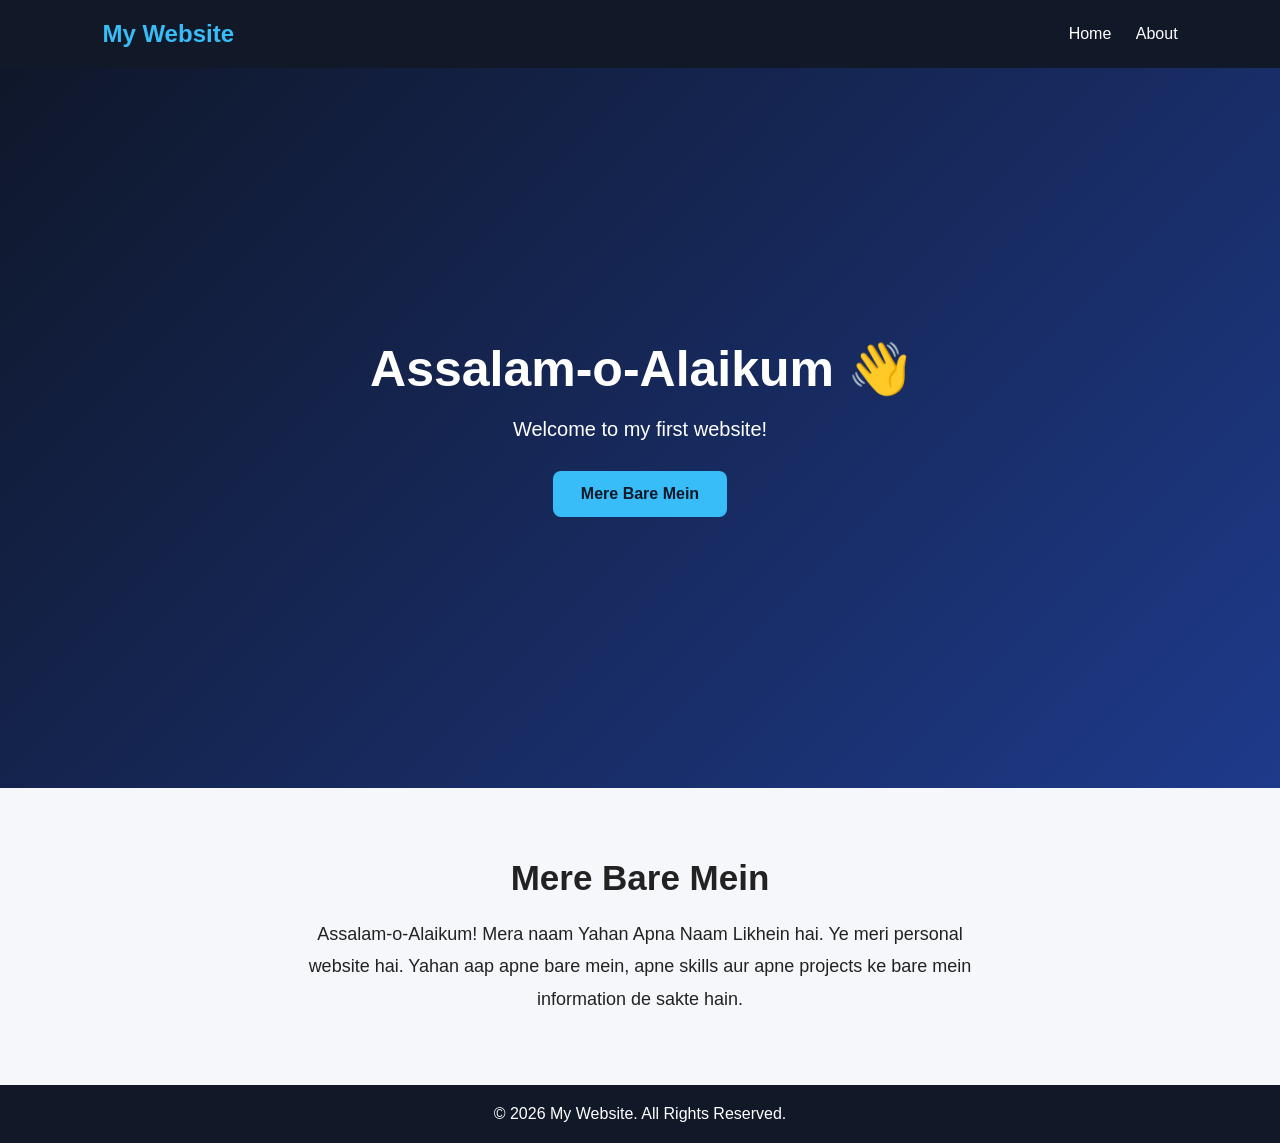
==== index.html @ 20ffaf38 "Initial commit: Add personal portfolio website" ====
<!DOCTYPE html>
<html lang="ur">
<head>
    <meta charset="UTF-8">
    <meta name="viewport" content="width=device-width, initial-scale=1.0">

    <title>Meri Website</title>

    <style>
        * {
            margin: 0;
            padding: 0;
            box-sizing: border-box;
            font-family: Arial, sans-serif;
        }

        body {
            background: #f5f7fa;
            color: #222;
        }

        header {
            background: #111827;
            color: white;
            padding: 20px 8%;
            display: flex;
            justify-content: space-between;
            align-items: center;
        }

        header h2 {
            color: #38bdf8;
        }

        nav a {
            color: white;
            text-decoration: none;
            margin-left: 20px;
        }

        nav a:hover {
            color: #38bdf8;
        }

        .hero {
            min-height: 80vh;
            display: flex;
            flex-direction: column;
            justify-content: center;
            align-items: center;
            text-align: center;
            padding: 30px;
            background: linear-gradient(135deg, #0f172a, #1e3a8a);
            color: white;
        }

        .hero h1 {
            font-size: 50px;
            margin-bottom: 20px;
        }

        .hero p {
            font-size: 20px;
            margin-bottom: 30px;
        }

        .button {
            background: #38bdf8;
            color: #111827;
            padding: 14px 28px;
            border-radius: 8px;
            text-decoration: none;
            font-weight: bold;
        }

        .button:hover {
            background: white;
        }

        .about {
            padding: 70px 10%;
            text-align: center;
        }

        .about h2 {
            font-size: 35px;
            margin-bottom: 20px;
        }

        .about p {
            max-width: 700px;
            margin: auto;
            line-height: 1.8;
            font-size: 18px;
        }

        footer {
            background: #111827;
            color: white;
            text-align: center;
            padding: 20px;
        }

        @media (max-width: 600px) {
            header {
                flex-direction: column;
                gap: 15px;
            }

            .hero h1 {
                font-size: 35px;
            }

            nav a {
                margin: 5px;
            }
        }
    </style>
</head>

<body>

    <header>
        <h2>My Website</h2>

        <nav>
            <a href="#home">Home</a>
            <a href="#about">About</a>
        </nav>
    </header>

    <section class="hero" id="home">
        <h1>Assalam-o-Alaikum 👋</h1>

        <p>
            Welcome to my first website!
        </p>

        <a href="#about" class="button">
            Mere Bare Mein
        </a>
    </section>

    <section class="about" id="about">
        <h2>Mere Bare Mein</h2>

        <p>
            Assalam-o-Alaikum! Mera naam Yahan Apna Naam Likhein hai.
            Ye meri personal website hai. Yahan aap apne bare mein,
            apne skills aur apne projects ke bare mein information de sakte hain.
        </p>
    </section>

    <footer>
        <p>© 2026 My Website. All Rights Reserved.</p>
    </footer>

</body>
</html>
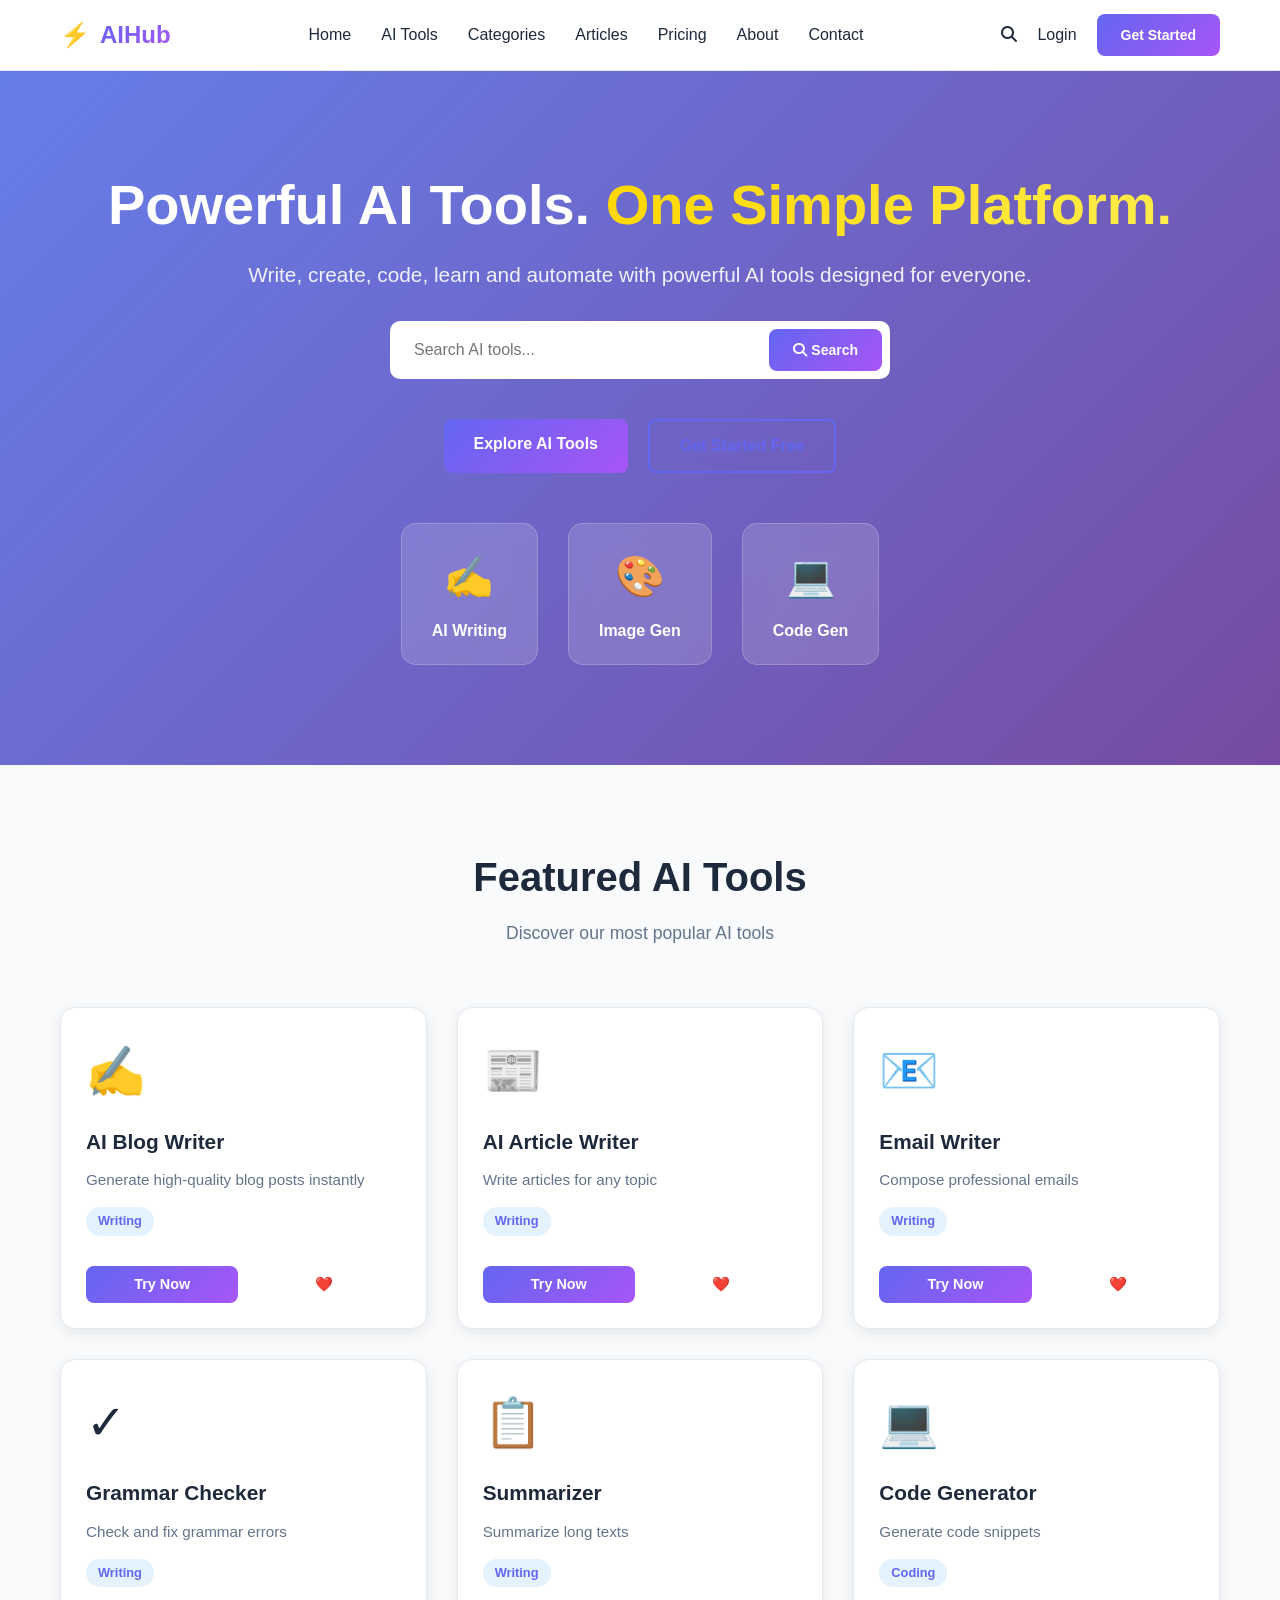
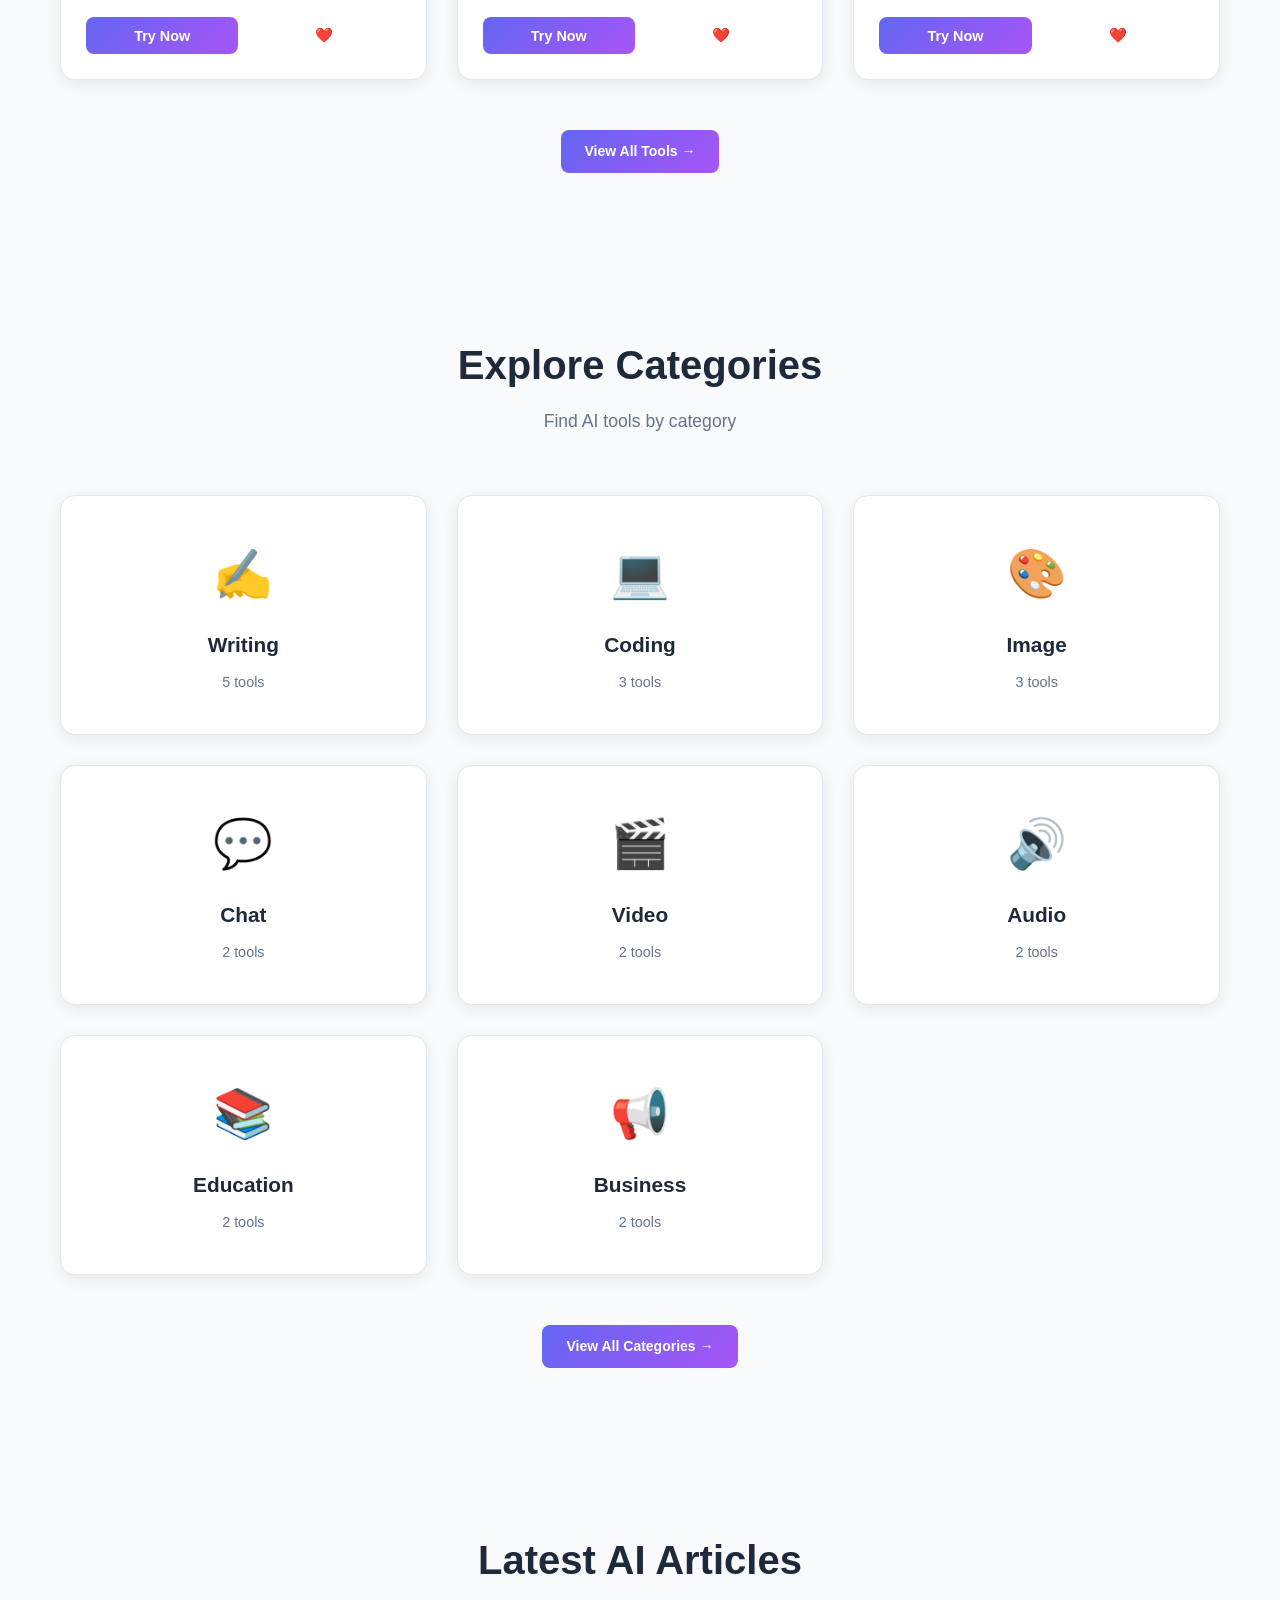
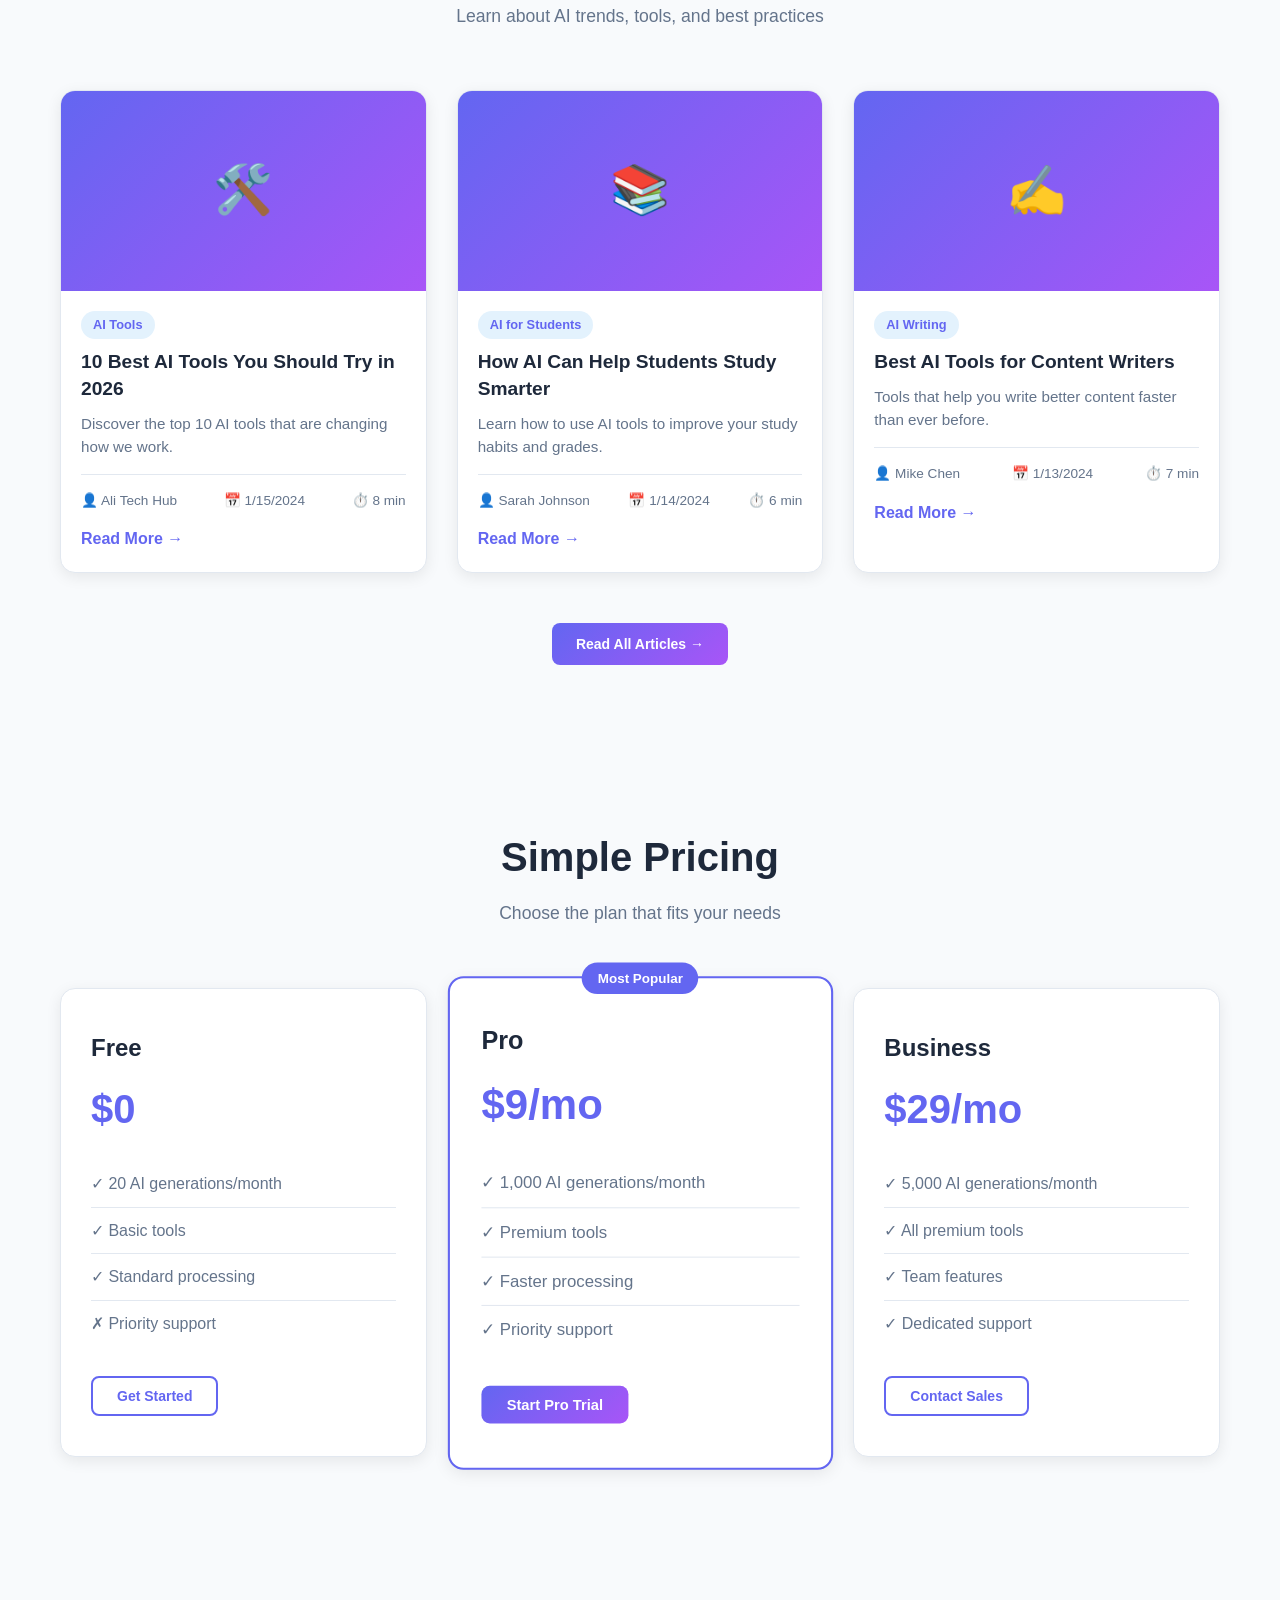
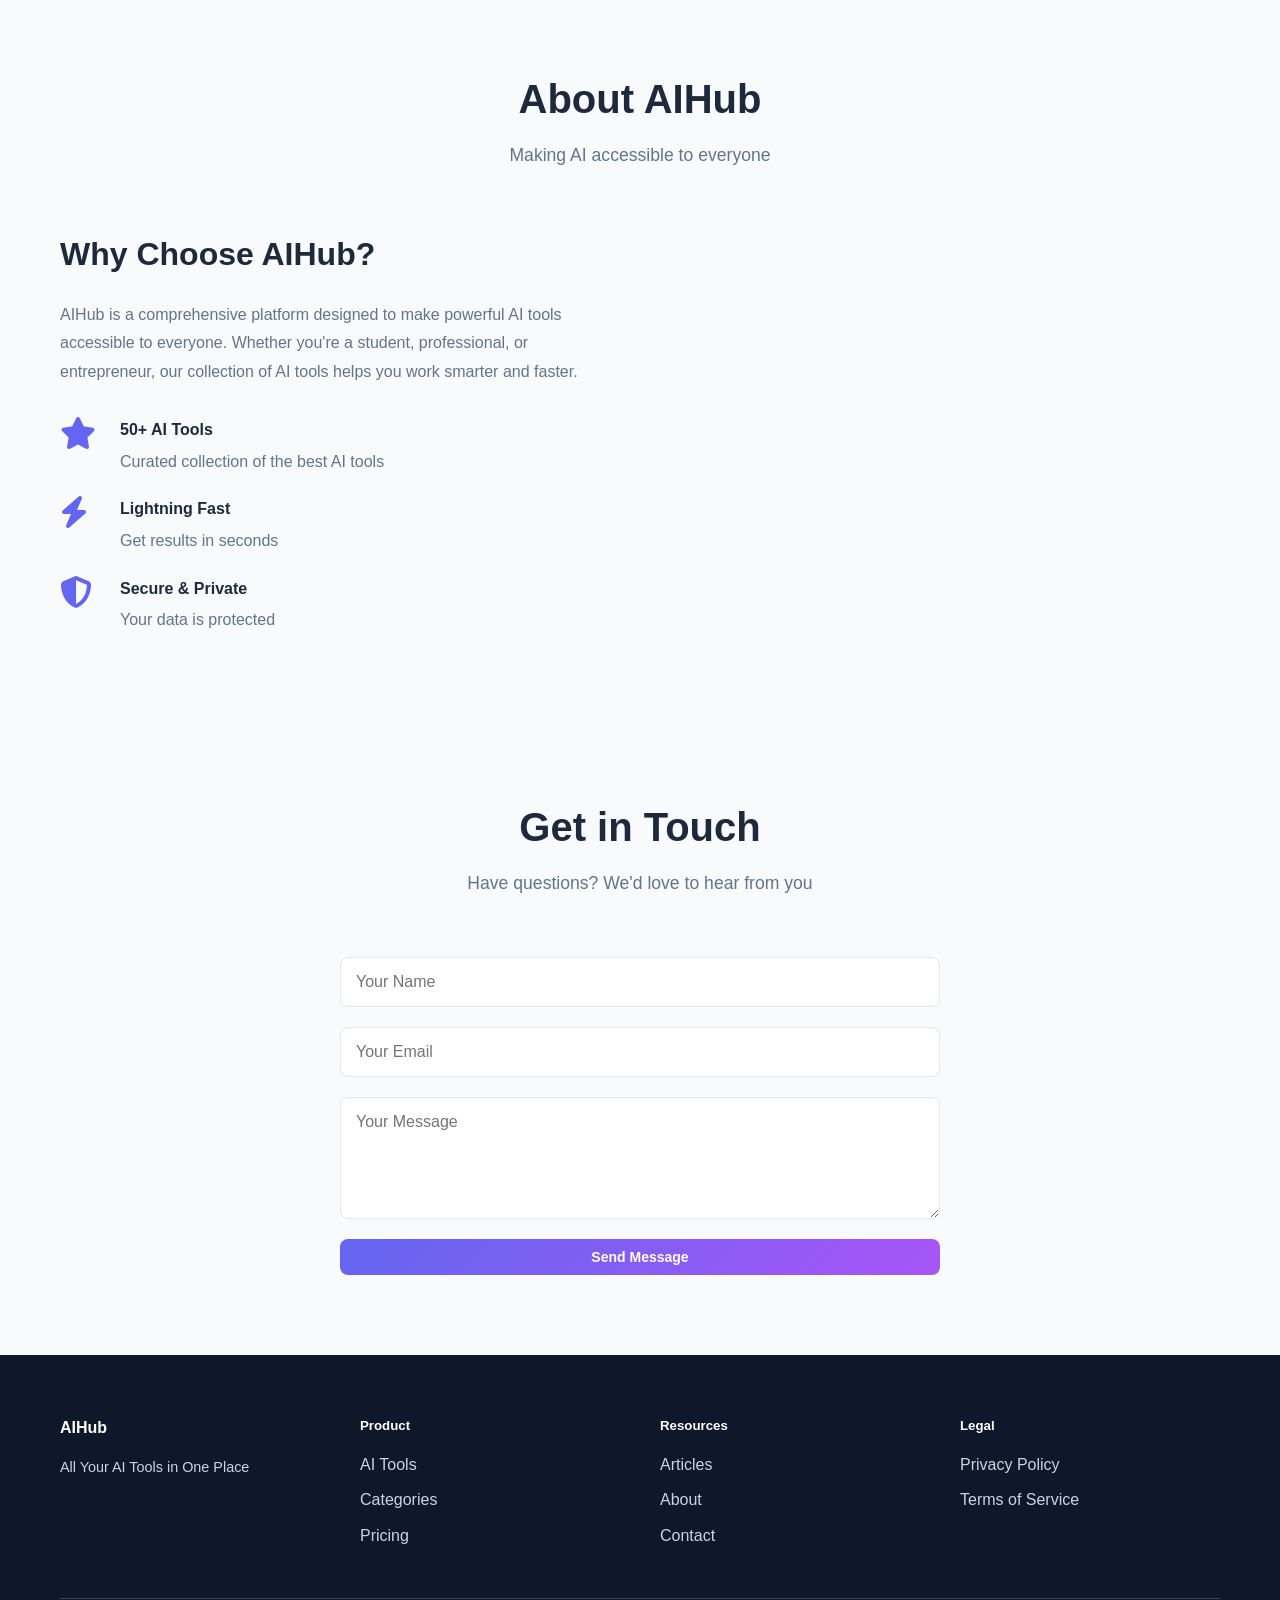
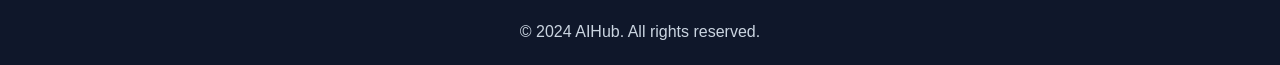
==== commit dbd99d1c: "Phase 1: Core website structure with homepage, tools, categories, and articles" ====
--- a/index.html
+++ b/index.html
@@ -1,159 +1,276 @@
 <!DOCTYPE html>
-<html lang="ur">
+<html lang="en">
 <head>
     <meta charset="UTF-8">
     <meta name="viewport" content="width=device-width, initial-scale=1.0">
-
-    <title>Meri Website</title>
-
-    <style>
-        * {
-            margin: 0;
-            padding: 0;
-            box-sizing: border-box;
-            font-family: Arial, sans-serif;
-        }
-
-        body {
-            background: #f5f7fa;
-            color: #222;
-        }
-
-        header {
-            background: #111827;
-            color: white;
-            padding: 20px 8%;
-            display: flex;
-            justify-content: space-between;
-            align-items: center;
-        }
-
-        header h2 {
-            color: #38bdf8;
-        }
-
-        nav a {
-            color: white;
-            text-decoration: none;
-            margin-left: 20px;
-        }
-
-        nav a:hover {
-            color: #38bdf8;
-        }
-
-        .hero {
-            min-height: 80vh;
-            display: flex;
-            flex-direction: column;
-            justify-content: center;
-            align-items: center;
-            text-align: center;
-            padding: 30px;
-            background: linear-gradient(135deg, #0f172a, #1e3a8a);
-            color: white;
-        }
-
-        .hero h1 {
-            font-size: 50px;
-            margin-bottom: 20px;
-        }
-
-        .hero p {
-            font-size: 20px;
-            margin-bottom: 30px;
-        }
-
-        .button {
-            background: #38bdf8;
-            color: #111827;
-            padding: 14px 28px;
-            border-radius: 8px;
-            text-decoration: none;
-            font-weight: bold;
-        }
-
-        .button:hover {
-            background: white;
-        }
-
-        .about {
-            padding: 70px 10%;
-            text-align: center;
-        }
-
-        .about h2 {
-            font-size: 35px;
-            margin-bottom: 20px;
-        }
-
-        .about p {
-            max-width: 700px;
-            margin: auto;
-            line-height: 1.8;
-            font-size: 18px;
-        }
-
-        footer {
-            background: #111827;
-            color: white;
-            text-align: center;
-            padding: 20px;
-        }
-
-        @media (max-width: 600px) {
-            header {
-                flex-direction: column;
-                gap: 15px;
-            }
-
-            .hero h1 {
-                font-size: 35px;
-            }
-
-            nav a {
-                margin: 5px;
-            }
-        }
-    </style>
+    <title>AIHub - All Your AI Tools in One Place</title>
+    <meta name="description" content="Discover powerful AI tools for writing, coding, image generation, and productivity.">
+    <link rel="stylesheet" href="https://cdnjs.cloudflare.com/ajax/libs/font-awesome/6.4.0/css/all.min.css">
+    <link rel="stylesheet" href="css/style.css">
+    <link rel="stylesheet" href="css/responsive.css">
 </head>
-
 <body>
-
-    <header>
-        <h2>My Website</h2>
-
-        <nav>
-            <a href="#home">Home</a>
-            <a href="#about">About</a>
-        </nav>
-    </header>
-
+    <!-- Navigation -->
+    <nav class="navbar sticky" id="navbar">
+        <div class="container">
+            <div class="navbar-content">
+                <div class="navbar-brand">
+                    <a href="#home">
+                        <span class="logo-icon">⚡</span>
+                        <span class="logo-text">AIHub</span>
+                    </a>
+                </div>
+                <ul class="nav-menu" id="navMenu">
+                    <li><a href="#home">Home</a></li>
+                    <li><a href="#tools">AI Tools</a></li>
+                    <li><a href="#categories">Categories</a></li>
+                    <li><a href="#articles">Articles</a></li>
+                    <li><a href="#pricing">Pricing</a></li>
+                    <li><a href="#about">About</a></li>
+                    <li><a href="#contact">Contact</a></li>
+                </ul>
+                <div class="navbar-actions">
+                    <div class="search-bar-small" onclick="toggleSearch()">
+                        <i class="fas fa-search"></i>
+                    </div>
+                    <a href="#login" class="btn-text">Login</a>
+                    <a href="#signup" class="btn-primary">Get Started</a>
+                    <button class="mobile-menu-btn" id="mobileMenuBtn" onclick="toggleMobileMenu()">
+                        <i class="fas fa-bars"></i>
+                    </button>
+                </div>
+            </div>
+        </div>
+    </nav>
+
+    <!-- Hero Section -->
     <section class="hero" id="home">
-        <h1>Assalam-o-Alaikum 👋</h1>
-
-        <p>
-            Welcome to my first website!
-        </p>
-
-        <a href="#about" class="button">
-            Mere Bare Mein
-        </a>
-    </section>
-
-    <section class="about" id="about">
-        <h2>Mere Bare Mein</h2>
-
-        <p>
-            Assalam-o-Alaikum! Mera naam Yahan Apna Naam Likhein hai.
-            Ye meri personal website hai. Yahan aap apne bare mein,
-            apne skills aur apne projects ke bare mein information de sakte hain.
-        </p>
-    </section>
-
-    <footer>
-        <p>© 2026 My Website. All Rights Reserved.</p>
+        <div class="container">
+            <div class="hero-content">
+                <h1 class="hero-title">Powerful AI Tools. <span class="gradient-text">One Simple Platform.</span></h1>
+                <p class="hero-subtitle">Write, create, code, learn and automate with powerful AI tools designed for everyone.</p>
+                <div class="hero-search">
+                    <input type="text" id="heroSearch" placeholder="Search AI tools..." class="search-input">
+                    <button onclick="searchTools()" class="btn-primary">
+                        <i class="fas fa-search"></i> Search
+                    </button>
+                </div>
+                <div class="hero-buttons">
+                    <a href="#tools" class="btn-primary">Explore AI Tools</a>
+                    <a href="#signup" class="btn-secondary">Get Started Free</a>
+                </div>
+            </div>
+            <div class="hero-visual">
+                <div class="floating-card card-1">
+                    <div class="card-icon">✍️</div>
+                    <div class="card-text">AI Writing</div>
+                </div>
+                <div class="floating-card card-2">
+                    <div class="card-icon">🎨</div>
+                    <div class="card-text">Image Gen</div>
+                </div>
+                <div class="floating-card card-3">
+                    <div class="card-icon">💻</div>
+                    <div class="card-text">Code Gen</div>
+                </div>
+            </div>
+        </div>
+    </section>
+
+    <!-- Featured Tools Section -->
+    <section class="section" id="tools">
+        <div class="container">
+            <div class="section-header">
+                <h2>Featured AI Tools</h2>
+                <p>Discover our most popular AI tools</p>
+            </div>
+            <div class="tools-grid" id="featuredTools">
+                <!-- Tools will be loaded here -->
+            </div>
+            <div class="section-footer">
+                <a href="pages/tools.html" class="btn-primary">View All Tools →</a>
+            </div>
+        </div>
+    </section>
+
+    <!-- Categories Section -->
+    <section class="section bg-alt" id="categories">
+        <div class="container">
+            <div class="section-header">
+                <h2>Explore Categories</h2>
+                <p>Find AI tools by category</p>
+            </div>
+            <div class="categories-grid" id="categoriesGrid">
+                <!-- Categories will be loaded here -->
+            </div>
+            <div class="section-footer">
+                <a href="pages/categories.html" class="btn-primary">View All Categories →</a>
+            </div>
+        </div>
+    </section>
+
+    <!-- Latest Articles Section -->
+    <section class="section" id="articles">
+        <div class="container">
+            <div class="section-header">
+                <h2>Latest AI Articles</h2>
+                <p>Learn about AI trends, tools, and best practices</p>
+            </div>
+            <div class="articles-grid" id="latestArticles">
+                <!-- Articles will be loaded here -->
+            </div>
+            <div class="section-footer">
+                <a href="pages/articles.html" class="btn-primary">Read All Articles →</a>
+            </div>
+        </div>
+    </section>
+
+    <!-- Pricing Section -->
+    <section class="section bg-alt" id="pricing">
+        <div class="container">
+            <div class="section-header">
+                <h2>Simple Pricing</h2>
+                <p>Choose the plan that fits your needs</p>
+            </div>
+            <div class="pricing-grid">
+                <div class="pricing-card">
+                    <h3>Free</h3>
+                    <p class="price">$0</p>
+                    <ul class="features">
+                        <li>✓ 20 AI generations/month</li>
+                        <li>✓ Basic tools</li>
+                        <li>✓ Standard processing</li>
+                        <li>✗ Priority support</li>
+                    </ul>
+                    <button class="btn-secondary">Get Started</button>
+                </div>
+                <div class="pricing-card featured">
+                    <div class="badge">Most Popular</div>
+                    <h3>Pro</h3>
+                    <p class="price">$9/mo</p>
+                    <ul class="features">
+                        <li>✓ 1,000 AI generations/month</li>
+                        <li>✓ Premium tools</li>
+                        <li>✓ Faster processing</li>
+                        <li>✓ Priority support</li>
+                    </ul>
+                    <button class="btn-primary">Start Pro Trial</button>
+                </div>
+                <div class="pricing-card">
+                    <h3>Business</h3>
+                    <p class="price">$29/mo</p>
+                    <ul class="features">
+                        <li>✓ 5,000 AI generations/month</li>
+                        <li>✓ All premium tools</li>
+                        <li>✓ Team features</li>
+                        <li>✓ Dedicated support</li>
+                    </ul>
+                    <button class="btn-secondary">Contact Sales</button>
+                </div>
+            </div>
+        </div>
+    </section>
+
+    <!-- About Section -->
+    <section class="section" id="about">
+        <div class="container">
+            <div class="section-header">
+                <h2>About AIHub</h2>
+                <p>Making AI accessible to everyone</p>
+            </div>
+            <div class="about-content">
+                <div class="about-text">
+                    <h3>Why Choose AIHub?</h3>
+                    <p>AIHub is a comprehensive platform designed to make powerful AI tools accessible to everyone. Whether you're a student, professional, or entrepreneur, our collection of AI tools helps you work smarter and faster.</p>
+                    <div class="about-features">
+                        <div class="feature-item">
+                            <i class="fas fa-star"></i>
+                            <div>
+                                <h4>50+ AI Tools</h4>
+                                <p>Curated collection of the best AI tools</p>
+                            </div>
+                        </div>
+                        <div class="feature-item">
+                            <i class="fas fa-bolt"></i>
+                            <div>
+                                <h4>Lightning Fast</h4>
+                                <p>Get results in seconds</p>
+                            </div>
+                        </div>
+                        <div class="feature-item">
+                            <i class="fas fa-shield-alt"></i>
+                            <div>
+                                <h4>Secure & Private</h4>
+                                <p>Your data is protected</p>
+                            </div>
+                        </div>
+                    </div>
+                </div>
+            </div>
+        </div>
+    </section>
+
+    <!-- Contact Section -->
+    <section class="section bg-alt" id="contact">
+        <div class="container">
+            <div class="section-header">
+                <h2>Get in Touch</h2>
+                <p>Have questions? We'd love to hear from you</p>
+            </div>
+            <div class="contact-form">
+                <form onsubmit="handleContactSubmit(event)">
+                    <input type="text" placeholder="Your Name" required>
+                    <input type="email" placeholder="Your Email" required>
+                    <textarea placeholder="Your Message" rows="5" required></textarea>
+                    <button type="submit" class="btn-primary">Send Message</button>
+                </form>
+            </div>
+        </div>
+    </section>
+
+    <!-- Footer -->
+    <footer class="footer">
+        <div class="container">
+            <div class="footer-content">
+                <div class="footer-section">
+                    <h4>AIHub</h4>
+                    <p>All Your AI Tools in One Place</p>
+                </div>
+                <div class="footer-section">
+                    <h5>Product</h5>
+                    <ul>
+                        <li><a href="#tools">AI Tools</a></li>
+                        <li><a href="#categories">Categories</a></li>
+                        <li><a href="#pricing">Pricing</a></li>
+                    </ul>
+                </div>
+                <div class="footer-section">
+                    <h5>Resources</h5>
+                    <ul>
+                        <li><a href="#articles">Articles</a></li>
+                        <li><a href="#about">About</a></li>
+                        <li><a href="#contact">Contact</a></li>
+                    </ul>
+                </div>
+                <div class="footer-section">
+                    <h5>Legal</h5>
+                    <ul>
+                        <li><a href="#">Privacy Policy</a></li>
+                        <li><a href="#">Terms of Service</a></li>
+                    </ul>
+                </div>
+            </div>
+            <div class="footer-bottom">
+                <p>&copy; 2024 AIHub. All rights reserved.</p>
+            </div>
+        </div>
     </footer>
 
+    <!-- Toast Notification -->
+    <div id="toast" class="toast"></div>
+
+    <!-- Scripts -->
+    <script src="js/data.js"></script>
+    <script src="js/main.js"></script>
 </body>
-</html>+</html>
--- a/css/style.css
+++ b/css/style.css
@@ -0,0 +1,841 @@
+:root {
+    --primary: #6366f1;
+    --secondary: #a855f7;
+    --accent: #06b6d4;
+    --dark: #0f172a;
+    --darker: #020617;
+    --light: #f8fafc;
+    --text: #1e293b;
+    --text-secondary: #64748b;
+    --border: #e2e8f0;
+    --success: #10b981;
+    --error: #ef4444;
+}
+
+* {
+    margin: 0;
+    padding: 0;
+    box-sizing: border-box;
+}
+
+html {
+    scroll-behavior: smooth;
+}
+
+body {
+    font-family: 'Inter', -apple-system, BlinkMacSystemFont, 'Segoe UI', sans-serif;
+    background: var(--light);
+    color: var(--text);
+    line-height: 1.6;
+    transition: all 0.3s ease;
+}
+
+body.dark-mode {
+    --light: #0f172a;
+    --text: #f1f5f9;
+    --text-secondary: #cbd5e1;
+    --border: #334155;
+    background: var(--dark);
+}
+
+.container {
+    max-width: 1200px;
+    margin: 0 auto;
+    padding: 0 20px;
+}
+
+/* Navbar */
+.navbar {
+    background: white;
+    border-bottom: 1px solid var(--border);
+    transition: all 0.3s ease;
+    z-index: 1000;
+}
+
+body.dark-mode .navbar {
+    background: var(--dark);
+}
+
+.navbar.sticky {
+    position: sticky;
+    top: 0;
+    box-shadow: 0 2px 10px rgba(0, 0, 0, 0.1);
+}
+
+.navbar-content {
+    display: flex;
+    justify-content: space-between;
+    align-items: center;
+    height: 70px;
+}
+
+.navbar-brand a {
+    display: flex;
+    align-items: center;
+    gap: 10px;
+    text-decoration: none;
+    font-size: 24px;
+    font-weight: bold;
+}
+
+.logo-text {
+    background: linear-gradient(135deg, var(--primary), var(--secondary));
+    -webkit-background-clip: text;
+    -webkit-text-fill-color: transparent;
+    background-clip: text;
+}
+
+.nav-menu {
+    display: flex;
+    list-style: none;
+    gap: 30px;
+}
+
+.nav-menu a {
+    text-decoration: none;
+    color: var(--text);
+    font-weight: 500;
+    transition: color 0.3s ease;
+    position: relative;
+}
+
+.nav-menu a::after {
+    content: '';
+    position: absolute;
+    bottom: -5px;
+    left: 0;
+    width: 0;
+    height: 2px;
+    background: var(--primary);
+    transition: width 0.3s ease;
+}
+
+.nav-menu a:hover::after {
+    width: 100%;
+}
+
+.navbar-actions {
+    display: flex;
+    align-items: center;
+    gap: 20px;
+}
+
+.btn-text {
+    text-decoration: none;
+    color: var(--text);
+    font-weight: 500;
+    transition: color 0.3s ease;
+}
+
+.btn-text:hover {
+    color: var(--primary);
+}
+
+.mobile-menu-btn {
+    display: none;
+    background: none;
+    border: none;
+    font-size: 24px;
+    cursor: pointer;
+    color: var(--text);
+}
+
+/* Buttons */
+.btn-primary {
+    display: inline-block;
+    padding: 10px 24px;
+    background: linear-gradient(135deg, var(--primary), var(--secondary));
+    color: white;
+    text-decoration: none;
+    border-radius: 8px;
+    border: none;
+    font-weight: 600;
+    cursor: pointer;
+    transition: all 0.3s ease;
+    font-size: 14px;
+}
+
+.btn-primary:hover {
+    transform: translateY(-2px);
+    box-shadow: 0 10px 25px rgba(99, 102, 241, 0.3);
+}
+
+.btn-secondary {
+    display: inline-block;
+    padding: 10px 24px;
+    background: transparent;
+    color: var(--primary);
+    border: 2px solid var(--primary);
+    text-decoration: none;
+    border-radius: 8px;
+    font-weight: 600;
+    cursor: pointer;
+    transition: all 0.3s ease;
+    font-size: 14px;
+}
+
+.btn-secondary:hover {
+    background: var(--primary);
+    color: white;
+}
+
+/* Hero Section */
+.hero {
+    padding: 100px 20px;
+    background: linear-gradient(135deg, #667eea 0%, #764ba2 100%);
+    color: white;
+    position: relative;
+    overflow: hidden;
+}
+
+.hero-content {
+    text-align: center;
+    animation: slideUp 0.8s ease-out;
+}
+
+@keyframes slideUp {
+    from {
+        opacity: 0;
+        transform: translateY(30px);
+    }
+    to {
+        opacity: 1;
+        transform: translateY(0);
+    }
+}
+
+.hero-title {
+    font-size: 3.5rem;
+    margin-bottom: 20px;
+    line-height: 1.2;
+}
+
+.gradient-text {
+    background: linear-gradient(135deg, #ffd700, #ffed4e);
+    -webkit-background-clip: text;
+    -webkit-text-fill-color: transparent;
+    background-clip: text;
+}
+
+.hero-subtitle {
+    font-size: 1.3rem;
+    margin-bottom: 30px;
+    opacity: 0.9;
+}
+
+.hero-search {
+    display: flex;
+    gap: 10px;
+    max-width: 500px;
+    margin: 0 auto 40px;
+    background: white;
+    border-radius: 10px;
+    padding: 8px;
+}
+
+.search-input {
+    flex: 1;
+    border: none;
+    padding: 12px 16px;
+    outline: none;
+    font-size: 1rem;
+    border-radius: 8px;
+    color: var(--text);
+}
+
+.hero-buttons {
+    display: flex;
+    gap: 20px;
+    justify-content: center;
+    flex-wrap: wrap;
+}
+
+.hero-buttons .btn-primary,
+.hero-buttons .btn-secondary {
+    padding: 12px 30px;
+    font-size: 16px;
+}
+
+.hero-visual {
+    display: flex;
+    justify-content: center;
+    gap: 30px;
+    margin-top: 50px;
+    animation: fadeIn 0.8s ease-out 0.2s both;
+}
+
+@keyframes fadeIn {
+    from {
+        opacity: 0;
+    }
+    to {
+        opacity: 1;
+    }
+}
+
+.floating-card {
+    background: rgba(255, 255, 255, 0.15);
+    backdrop-filter: blur(10px);
+    padding: 20px 30px;
+    border-radius: 15px;
+    border: 1px solid rgba(255, 255, 255, 0.2);
+    text-align: center;
+    animation: float 3s ease-in-out infinite;
+}
+
+@keyframes float {
+    0%, 100% { transform: translateY(0); }
+    50% { transform: translateY(-20px); }
+}
+
+.floating-card .card-icon {
+    font-size: 2.5rem;
+    margin-bottom: 10px;
+}
+
+.floating-card .card-text {
+    font-weight: 600;
+}
+
+.card-2 {
+    animation-delay: 0.5s;
+}
+
+.card-3 {
+    animation-delay: 1s;
+}
+
+/* Section */
+.section {
+    padding: 80px 20px;
+}
+
+.section.bg-alt {
+    background: var(--light);
+}
+
+body.dark-mode .section.bg-alt {
+    background: #1e293b;
+}
+
+.section-header {
+    text-align: center;
+    margin-bottom: 60px;
+}
+
+.section-header h2 {
+    font-size: 2.5rem;
+    margin-bottom: 10px;
+    color: var(--text);
+}
+
+.section-header p {
+    color: var(--text-secondary);
+    font-size: 1.1rem;
+}
+
+.section-footer {
+    text-align: center;
+    margin-top: 50px;
+}
+
+/* Grid Layouts */
+.tools-grid,
+.categories-grid,
+.articles-grid {
+    display: grid;
+    grid-template-columns: repeat(auto-fill, minmax(280px, 1fr));
+    gap: 30px;
+    margin-bottom: 30px;
+}
+
+/* Tool Card */
+.tool-card {
+    background: white;
+    border-radius: 15px;
+    padding: 25px;
+    box-shadow: 0 4px 15px rgba(0, 0, 0, 0.08);
+    transition: all 0.3s ease;
+    border: 1px solid var(--border);
+}
+
+body.dark-mode .tool-card {
+    background: #1e293b;
+    border-color: #334155;
+}
+
+.tool-card:hover {
+    transform: translateY(-10px);
+    box-shadow: 0 15px 40px rgba(99, 102, 241, 0.2);
+}
+
+.tool-icon {
+    font-size: 3rem;
+    margin-bottom: 15px;
+}
+
+.tool-card h3 {
+    font-size: 1.3rem;
+    margin-bottom: 10px;
+    color: var(--text);
+}
+
+.tool-card p {
+    color: var(--text-secondary);
+    margin-bottom: 15px;
+    font-size: 0.95rem;
+}
+
+.tool-badge {
+    display: inline-block;
+    padding: 4px 12px;
+    background: #e3f2fd;
+    color: var(--primary);
+    border-radius: 20px;
+    font-size: 0.8rem;
+    font-weight: 600;
+    margin-bottom: 15px;
+}
+
+body.dark-mode .tool-badge {
+    background: rgba(99, 102, 241, 0.2);
+}
+
+.tool-actions {
+    display: flex;
+    gap: 10px;
+    margin-top: 15px;
+}
+
+.tool-actions button,
+.tool-actions a {
+    flex: 1;
+    padding: 10px;
+    border: none;
+    border-radius: 8px;
+    cursor: pointer;
+    font-weight: 600;
+    text-align: center;
+    text-decoration: none;
+    transition: all 0.3s ease;
+    font-size: 0.9rem;
+}
+
+.btn-try {
+    background: linear-gradient(135deg, var(--primary), var(--secondary));
+    color: white;
+}
+
+.btn-try:hover {
+    transform: scale(1.05);
+}
+
+.btn-favorite {
+    background: white;
+    border: 2px solid var(--primary);
+    color: var(--primary);
+}
+
+body.dark-mode .btn-favorite {
+    background: #334155;
+}
+
+.btn-favorite:hover {
+    background: var(--primary);
+    color: white;
+}
+
+/* Category Card */
+.category-card {
+    background: white;
+    border-radius: 15px;
+    padding: 40px 25px;
+    text-align: center;
+    box-shadow: 0 4px 15px rgba(0, 0, 0, 0.08);
+    transition: all 0.3s ease;
+    border: 1px solid var(--border);
+    cursor: pointer;
+}
+
+body.dark-mode .category-card {
+    background: #1e293b;
+    border-color: #334155;
+}
+
+.category-card:hover {
+    transform: translateY(-10px) scale(1.05);
+    box-shadow: 0 15px 40px rgba(99, 102, 241, 0.2);
+}
+
+.category-icon {
+    font-size: 3rem;
+    margin-bottom: 15px;
+}
+
+.category-card h3 {
+    font-size: 1.3rem;
+    margin-bottom: 10px;
+    color: var(--text);
+}
+
+.category-count {
+    color: var(--text-secondary);
+    font-size: 0.9rem;
+}
+
+/* Article Card */
+.article-card {
+    background: white;
+    border-radius: 15px;
+    overflow: hidden;
+    box-shadow: 0 4px 15px rgba(0, 0, 0, 0.08);
+    transition: all 0.3s ease;
+    border: 1px solid var(--border);
+    cursor: pointer;
+}
+
+body.dark-mode .article-card {
+    background: #1e293b;
+    border-color: #334155;
+}
+
+.article-card:hover {
+    transform: translateY(-10px);
+    box-shadow: 0 15px 40px rgba(99, 102, 241, 0.2);
+}
+
+.article-image {
+    width: 100%;
+    height: 200px;
+    background: linear-gradient(135deg, var(--primary), var(--secondary));
+    display: flex;
+    align-items: center;
+    justify-content: center;
+    font-size: 3rem;
+    overflow: hidden;
+}
+
+.article-content {
+    padding: 20px;
+}
+
+.article-category {
+    display: inline-block;
+    padding: 4px 12px;
+    background: #e3f2fd;
+    color: var(--primary);
+    border-radius: 20px;
+    font-size: 0.8rem;
+    font-weight: 600;
+    margin-bottom: 10px;
+}
+
+body.dark-mode .article-category {
+    background: rgba(99, 102, 241, 0.2);
+}
+
+.article-card h3 {
+    font-size: 1.2rem;
+    margin-bottom: 10px;
+    color: var(--text);
+    line-height: 1.4;
+}
+
+.article-card p {
+    color: var(--text-secondary);
+    font-size: 0.95rem;
+    margin-bottom: 15px;
+    line-height: 1.5;
+}
+
+.article-meta {
+    display: flex;
+    justify-content: space-between;
+    font-size: 0.85rem;
+    color: var(--text-secondary);
+    padding-top: 15px;
+    border-top: 1px solid var(--border);
+}
+
+.article-meta span {
+    display: flex;
+    align-items: center;
+    gap: 5px;
+}
+
+.read-more {
+    display: inline-block;
+    margin-top: 15px;
+    color: var(--primary);
+    text-decoration: none;
+    font-weight: 600;
+    transition: all 0.3s ease;
+}
+
+.read-more:hover {
+    gap: 10px;
+    transform: translateX(5px);
+}
+
+/* Pricing Grid */
+.pricing-grid {
+    display: grid;
+    grid-template-columns: repeat(auto-fit, minmax(300px, 1fr));
+    gap: 30px;
+    margin-bottom: 50px;
+}
+
+.pricing-card {
+    background: white;
+    border-radius: 15px;
+    padding: 40px 30px;
+    box-shadow: 0 4px 15px rgba(0, 0, 0, 0.08);
+    border: 1px solid var(--border);
+    transition: all 0.3s ease;
+    position: relative;
+}
+
+body.dark-mode .pricing-card {
+    background: #1e293b;
+    border-color: #334155;
+}
+
+.pricing-card.featured {
+    border: 2px solid var(--primary);
+    transform: scale(1.05);
+}
+
+.pricing-card:hover {
+    box-shadow: 0 15px 40px rgba(99, 102, 241, 0.2);
+}
+
+.badge {
+    position: absolute;
+    top: -15px;
+    left: 50%;
+    transform: translateX(-50%);
+    background: var(--primary);
+    color: white;
+    padding: 5px 15px;
+    border-radius: 20px;
+    font-size: 0.8rem;
+    font-weight: 600;
+}
+
+.pricing-card h3 {
+    font-size: 1.5rem;
+    margin-bottom: 10px;
+    color: var(--text);
+}
+
+.price {
+    font-size: 2.5rem;
+    font-weight: bold;
+    color: var(--primary);
+    margin-bottom: 20px;
+}
+
+.features {
+    list-style: none;
+    margin-bottom: 30px;
+}
+
+.features li {
+    padding: 10px 0;
+    border-bottom: 1px solid var(--border);
+    color: var(--text-secondary);
+}
+
+.features li:last-child {
+    border-bottom: none;
+}
+
+/* About Section */
+.about-content {
+    display: grid;
+    grid-template-columns: 1fr 1fr;
+    gap: 60px;
+    align-items: center;
+}
+
+.about-text h3 {
+    font-size: 2rem;
+    margin-bottom: 20px;
+    color: var(--text);
+}
+
+.about-text p {
+    color: var(--text-secondary);
+    margin-bottom: 30px;
+    line-height: 1.8;
+}
+
+.about-features {
+    display: flex;
+    flex-direction: column;
+    gap: 20px;
+}
+
+.feature-item {
+    display: flex;
+    gap: 20px;
+}
+
+.feature-item i {
+    font-size: 2rem;
+    color: var(--primary);
+    min-width: 40px;
+}
+
+.feature-item h4 {
+    color: var(--text);
+    margin-bottom: 5px;
+}
+
+.feature-item p {
+    color: var(--text-secondary);
+    margin: 0;
+}
+
+/* Contact Form */
+.contact-form {
+    max-width: 600px;
+    margin: 0 auto;
+}
+
+.contact-form form {
+    display: flex;
+    flex-direction: column;
+    gap: 20px;
+}
+
+.contact-form input,
+.contact-form textarea {
+    padding: 15px;
+    border: 1px solid var(--border);
+    border-radius: 8px;
+    font-family: 'Inter', sans-serif;
+    font-size: 1rem;
+    background: white;
+    color: var(--text);
+    transition: all 0.3s ease;
+}
+
+body.dark-mode .contact-form input,
+body.dark-mode .contact-form textarea {
+    background: #1e293b;
+    border-color: #334155;
+    color: var(--text);
+}
+
+.contact-form input:focus,
+.contact-form textarea:focus {
+    outline: none;
+    border-color: var(--primary);
+    box-shadow: 0 0 0 3px rgba(99, 102, 241, 0.1);
+}
+
+/* Footer */
+.footer {
+    background: var(--dark);
+    color: white;
+    padding: 60px 20px 20px;
+}
+
+.footer-content {
+    display: grid;
+    grid-template-columns: repeat(auto-fit, minmax(200px, 1fr));
+    gap: 40px;
+    margin-bottom: 40px;
+}
+
+.footer-section h4,
+.footer-section h5 {
+    color: white;
+    margin-bottom: 15px;
+}
+
+.footer-section p {
+    color: #cbd5e1;
+    font-size: 0.9rem;
+}
+
+.footer-section ul {
+    list-style: none;
+}
+
+.footer-section ul li {
+    margin-bottom: 10px;
+}
+
+.footer-section ul li a {
+    color: #cbd5e1;
+    text-decoration: none;
+    transition: color 0.3s ease;
+}
+
+.footer-section ul li a:hover {
+    color: var(--primary);
+}
+
+.footer-bottom {
+    border-top: 1px solid #334155;
+    padding-top: 20px;
+    text-align: center;
+    color: #cbd5e1;
+}
+
+/* Toast Notification */
+.toast {
+    position: fixed;
+    bottom: 20px;
+    right: 20px;
+    background: var(--success);
+    color: white;
+    padding: 15px 25px;
+    border-radius: 8px;
+    box-shadow: 0 4px 15px rgba(0, 0, 0, 0.2);
+    display: none;
+    animation: slideInRight 0.3s ease-out;
+    z-index: 1001;
+}
+
+@keyframes slideInRight {
+    from {
+        transform: translateX(400px);
+        opacity: 0;
+    }
+    to {
+        transform: translateX(0);
+        opacity: 1;
+    }
+}
+
+.toast.show {
+    display: block;
+}
+
+.toast.error {
+    background: var(--error);
+}
+
+/* Utilities */
+.text-center {
+    text-align: center;
+}
+
+.mt-20 {
+    margin-top: 20px;
+}
+
+.mt-40 {
+    margin-top: 40px;
+}
+
+.mb-20 {
+    margin-bottom: 20px;
+}
+
+.mb-40 {
+    margin-bottom: 40px;
+}
--- a/css/responsive.css
+++ b/css/responsive.css
@@ -0,0 +1,170 @@
+/* Mobile Responsive Styles */
+
+@media (max-width: 768px) {
+    .container {
+        padding: 0 15px;
+    }
+
+    /* Navbar */
+    .nav-menu {
+        display: none;
+        position: absolute;
+        top: 70px;
+        left: 0;
+        right: 0;
+        flex-direction: column;
+        background: white;
+        border-bottom: 1px solid var(--border);
+        gap: 0;
+        z-index: 999;
+    }
+
+    body.dark-mode .nav-menu {
+        background: var(--dark);
+    }
+
+    .nav-menu.active {
+        display: flex;
+    }
+
+    .nav-menu li {
+        border-bottom: 1px solid var(--border);
+    }
+
+    .nav-menu a {
+        display: block;
+        padding: 15px 20px;
+    }
+
+    .navbar-actions {
+        gap: 10px;
+    }
+
+    .mobile-menu-btn {
+        display: block;
+    }
+
+    .btn-primary,
+    .btn-secondary {
+        padding: 8px 16px;
+        font-size: 12px;
+    }
+
+    /* Hero Section */
+    .hero {
+        padding: 50px 20px;
+    }
+
+    .hero-title {
+        font-size: 2rem;
+    }
+
+    .hero-subtitle {
+        font-size: 1rem;
+    }
+
+    .hero-search {
+        flex-direction: column;
+        margin: 20px 0;
+    }
+
+    .hero-buttons {
+        gap: 10px;
+    }
+
+    .hero-buttons .btn-primary,
+    .hero-buttons .btn-secondary {
+        width: 100%;
+        padding: 12px 20px;
+    }
+
+    .hero-visual {
+        flex-direction: column;
+        gap: 15px;
+        margin-top: 30px;
+    }
+
+    /* Grids */
+    .tools-grid,
+    .categories-grid,
+    .articles-grid,
+    .pricing-grid {
+        grid-template-columns: 1fr;
+        gap: 20px;
+    }
+
+    .pricing-card.featured {
+        transform: scale(1);
+    }
+
+    /* Section */
+    .section {
+        padding: 40px 20px;
+    }
+
+    .section-header h2 {
+        font-size: 1.8rem;
+    }
+
+    /* About */
+    .about-content {
+        grid-template-columns: 1fr;
+        gap: 30px;
+    }
+
+    /* Footer */
+    .footer-content {
+        grid-template-columns: 1fr;
+        gap: 20px;
+    }
+
+    /* Toast */
+    .toast {
+        left: 20px;
+        right: 20px;
+    }
+
+    /* Article Meta */
+    .article-meta {
+        flex-direction: column;
+        gap: 10px;
+    }
+}
+
+@media (max-width: 480px) {
+    .container {
+        padding: 0 10px;
+    }
+
+    .hero-title {
+        font-size: 1.5rem;
+    }
+
+    .section-header h2 {
+        font-size: 1.5rem;
+    }
+
+    .hero-visual {
+        display: none;
+    }
+
+    .navbar-brand a {
+        font-size: 18px;
+    }
+
+    .tool-card,
+    .category-card,
+    .article-card,
+    .pricing-card {
+        padding: 15px;
+    }
+
+    .tool-actions {
+        flex-direction: column;
+    }
+
+    .tool-actions button,
+    .tool-actions a {
+        width: 100%;
+    }
+}
